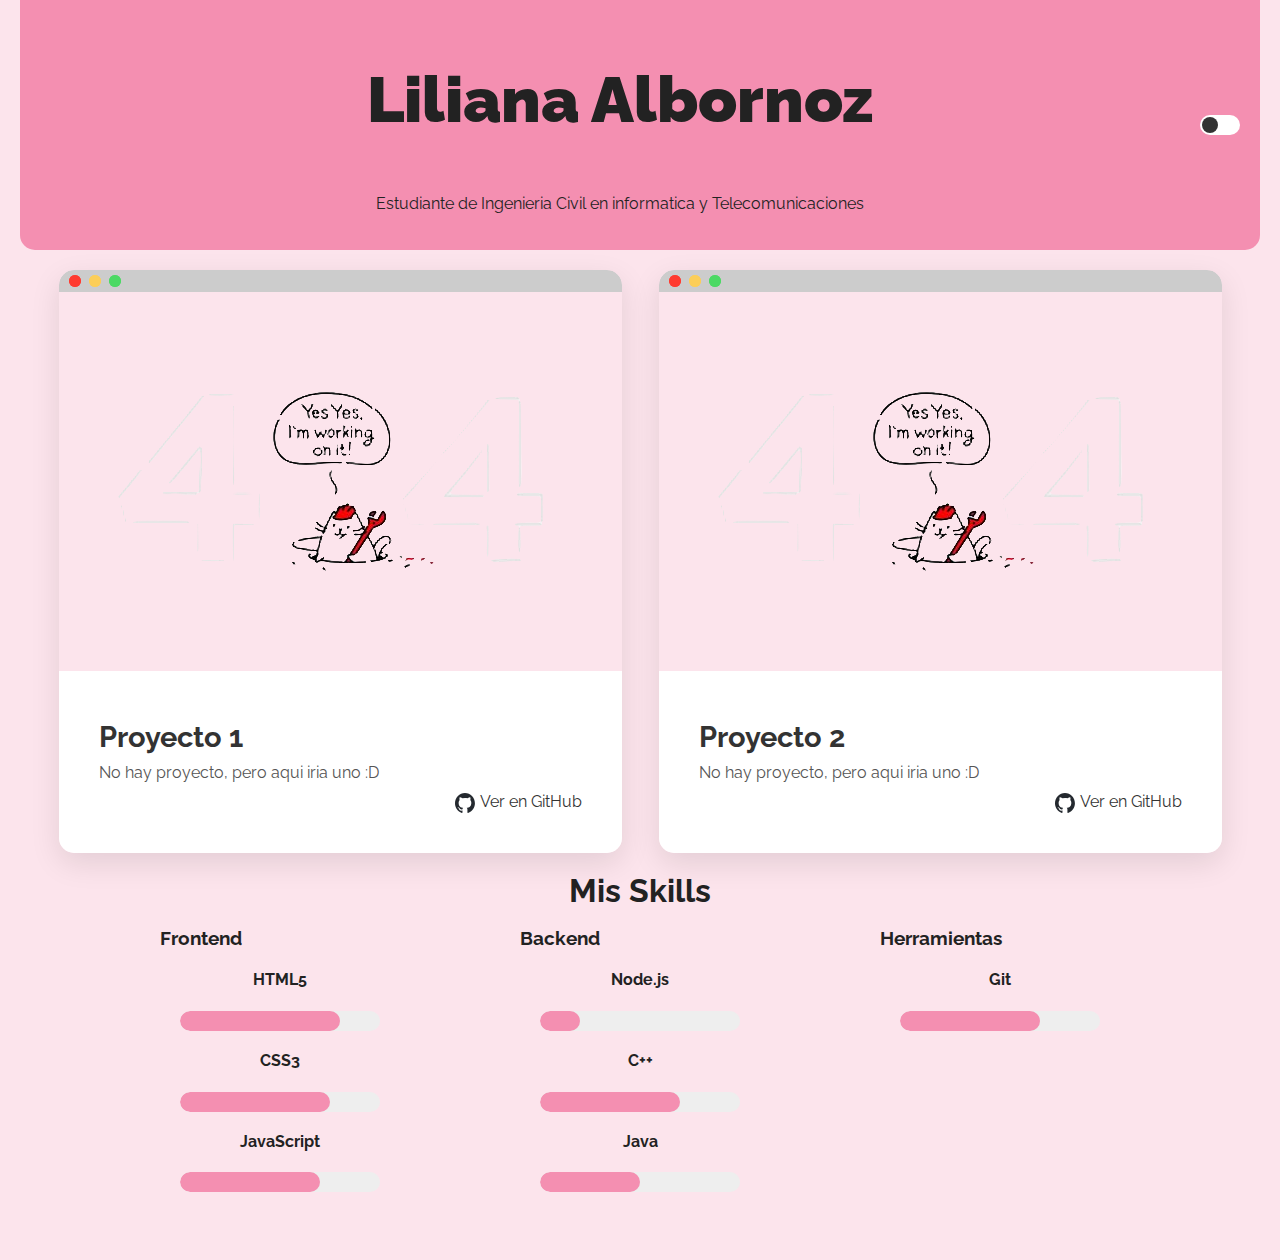
==== index.html @ adc95a05 "Add files via upload" ====
<!DOCTYPE html>
<html lang="es">

<head>
    <meta charset="UTF-8">
    <meta name="viewport" content="width=device-width, initial-scale=1.0">
    <link rel="stylesheet" href="style.css" id="theme-stylesheet">
    <title>Mi Portafolio :0</title>
    <link rel="preconnect" href="https://fonts.googleapis.com">
    <link rel="preconnect" href="https://fonts.gstatic.com" crossorigin>
    <link
        href="https://fonts.googleapis.com/css2?family=Raleway:wght@400;600;700;900&family=Roboto+Mono&family=VT323&family=Work+Sans:ital,wght@0,100;0,200;0,300;0,400;0,500;0,600;0,700;0,800;0,900;1,100;1,200;1,300;1,400;1,500;1,600;1,700;1,800&display=swap"
        rel="stylesheet">
    <link rel="stylesheet" href="normalize.css">
</head>

<body>
    <header>
        <div class="logo">
        </div>
        <div class="header-text">
            <h1>Liliana Albornoz </h1>
            <p>Estudiante de Ingenieria Civil en informatica y Telecomunicaciones</p>
        </div>
        <div class="theme-toggle" onclick="toggleTheme()"></div>
    </header>

    <section id="proyectos">
        <div class="proyecto-container">
            <div class="browser-window">
                <div class="proyecto">
                    <div class="title-bar">
                        <div class="btn close"></div>
                        <div class="btn minimize"></div>
                        <div class="btn maximize"></div>
                    </div>
                    <img src="img/p1.png" alt="Proyecto 1">
                    <div class="proyecto-info">
                        <h2>Proyecto 1</h2>
                        <p>No hay proyecto, pero aqui iria uno :D</p>
                        <a href="https://github.com/" target="_blank" class="github-link">
                            <img src="img/github-mark.svg" alt="GitHub">
                            Ver en GitHub
                        </a>
                    </div>
                </div>
            </div>
        </div>

        <div class="proyecto-container">
            <div class="browser-window">
                <div class="proyecto">
                    <div class="title-bar">
                        <div class="btn close"></div>
                        <div class="btn minimize"></div>
                        <div class="btn maximize"></div>
                    </div>
                    <img src="img/p1.png" alt="Proyecto 2">
                    <div class="proyecto-info">
                        <h2>Proyecto 2</h2>
                        <p>No hay proyecto, pero aqui iria uno :D</p>
                        <a href="https://github.com/" target="_blank" class="github-link">
                            <img src="img/github-mark.svg" alt="GitHub">
                            Ver en GitHub
                        </a>
                    </div>
                </div>
            </div>
        </div>
        <!-- Agrega más proyectos según sea necesario -->
    </section>

    <!-- ... Código anterior ... -->

    <section id="skills">
        <h2>Mis Skills</h2>
        <div class="skills-container">
            <div class="column">
                <h3>Frontend</h3>
                <div class="skill">
                    <h4>HTML5</h4>
                    <div class="skill-level" style="--level: 80%;"></div>
                </div>
                <div class="skill">
                    <h4>CSS3</h4>
                    <div class="skill-level" style="--level: 75%;"></div>
                </div>
                <div class="skill">
                    <h4>JavaScript</h4>
                    <div class="skill-level" style="--level: 70%;"></div>
                </div>

                <!-- Agrega más skills de frontend según sea necesario -->
            </div>

            <div class="column">
                <h3>Backend</h3>
                <div class="skill">
                    <h4>Node.js</h4>
                    <div class="skill-level" style="--level: 20%;"></div>
                </div>
                <div class="skill">
                    <h4>C++</h4>
                    <div class="skill-level" style="--level: 70%;"></div>
                </div>
                <div class="skill">
                    <h4>Java</h4>
                    <div class="skill-level" style="--level: 50%;"></div>
                    <!-- Agrega más skills de backend según sea necesario -->
                </div>
            </div>

            <div class="column">
                <h3>Herramientas</h3>
                <div class="skill">
                    <h4>Git</h4>
                    <div class="skill-level" style="--level: 70%;"></div>
                </div>
                <!-- Agrega más skills de herramientas según sea necesario -->
            </div>
        </div>
    </section>

    <!-- ... Código posterior ... -->


    <script src="script.js"></script>
</body>

</html>
---- style.css ----
body {
  font-family: 'Raleway', sans-serif;
  background-color: #fce4ec;
  color: #222;
  margin: 0;
  transition: background-color 0.3s ease-in-out, color 0.3s ease-in-out;
}

body.dark-mode {
  background-color: #2d1b3e; /* Morado oscuro */
  color: #fff;
}

header {
  background-color: #f48fb1; /* Inicialmente, rosado */
  padding: 20px;
  display: flex;
  justify-content: space-between;
  align-items: center;
  border-bottom-left-radius: 15px;
  border-bottom-right-radius: 15px;
  transition: background-color 0.3s ease-in-out;
}
.header-text {
  display: flex;
  flex-direction: column;
  align-items: center;
}
.header-text h1{
  font-weight: 900;
  font-size: 4em;
}
.header-text h2{
  font-weight: 600;
  font-size: 3em;
}

.theme-toggle {
  width: 40px;
  height: 20px;
  background-color: #fff; /* Fondo blanco para el botón */
  border-radius: 10px;
  cursor: pointer;
  position: relative;
  transition: background-color 0.3s ease-in-out;
}

.theme-toggle::before {
  content: '';
  width: 16px;
  height: 16px;
  background-color: #333; /* Color oscuro para el círculo dentro del botón */
  border-radius: 50%;
  position: absolute;
  top: 2px;
  left: 2px;
  transition: transform 0.3s ease-in-out;
}

body.dark-mode header {
  background-color: #9b4d9e; /* Cambia al morado en modo oscuro */
}

body.dark-mode .theme-toggle {
  background-color: #543c6b; /* Morado medio */
}

body.dark-mode .theme-toggle::before {
  background-color: #fff; /* Cambia al blanco en modo oscuro */
  transform: translateX(20px);
}
body.dark-mode .theme-toggle {
  background-color: #8f63a3; /* Morado claro */
}

nav {
  background-color: #9b4d9e; /* Morado claro */
  padding: 10px;
  border-radius: 10px;
  box-shadow: 0 2px 5px rgba(0, 0, 0, 0.1);
}

nav a {
  color: #fff;
  text-decoration: none;
  margin: 0 15px;
  font-size: 1.2em;
}

nav a:hover {
  opacity: 0.8;
}

#proyectos {
  display: flex;
  flex-wrap: wrap;
  justify-content: space-around;
  padding: 20px;
}

.browser-window {
  position: relative;
  overflow: hidden;
  border-radius: 15px;
  box-shadow: 0 10px 30px rgba(0, 0, 0, 0.1);
  transition: transform 0.3s ease-in-out;
}

.title-bar {
  background-color: #ccc;
  display: flex;
  justify-content: left;
  align-items: center;
  padding: 5px 10px;
  border-top-left-radius: 15px;
  border-top-right-radius: 15px;
}

.title-bar .btn {
  width: 12px;
  height: 12px;
  border-radius: 50%;
  margin-right: 8px;
}

.title-bar .minimize {
  background-color: #fcce58;
}

.title-bar .maximize {
  background-color: #4cd964;
}

.title-bar .close {
  background-color: #ff3b30;
}

.browser-window:hover {
  transform: scale(1.05);
}
#proyectos {
  margin-top: 3em;
}
.proyecto{
  height: auto;
  margin: 0;
  padding: 0;
}
.proyecto img {
  max-width: 100%;
  height: auto;
}


.proyecto-info {
  padding: 40px;
  background-color: #fff;
}

.proyecto h2 {
  margin: 10px 0;
  font-size: 1.8em;
  color: #333;
}

.proyecto p {
  margin: 0;
  font-size: 1em;
  color: #555;
}

.btn {
  width: 12px;
  height: 12px;
  border-radius: 50%;
}

.btn:hover {
  cursor: pointer;
  opacity: 0.8;
}

.btn:after {
  content: '';
  display: block;
  width: 100%;
  height: 100%;
  border-radius: 50%;
}

.minimize:after {
  background-color: #fcce58;
}

.maximize:after {
  background-color: #4cd964;
}

.close:after {
  background-color: #ff3b30;
}

#skills {
  margin-top: 5em;
}
#skills h2 {
  margin: 0;
  font-size: 2em;
  text-align: center;
}


.skills-container {
  display: flex;
  flex-wrap: wrap;
  justify-content:space-evenly;
  margin-bottom: 3em;
}

.skill {
  width: 200px;
  margin: 20px;
  text-align: center;
}

.skill h3 {
  margin: 10px 0;
  font-size: 1.5em;
  color: #333;
}

.skill-level {
  width: 100%;
  height: 20px;
  background-color: var(--level-background, #eee);
  border-radius: 10px;
  overflow: hidden;
  position: relative;
}

.skill-level:after {
  content: '';
  display: flex;
  flex-direction: row;
  height: 100%;
  border-radius: 10px;
  background-color: var(--level-color, #f48fb1);
  width: var(--level, 0%); /* Se ha cambiado aquí para tomar el valor de --level */
}

.github-link {
  margin-top: 10px;
  text-align: right;
  text-decoration: none;
  color: #333;
  display: flex;
  align-items: right;
  justify-content: right;
}

.github-link img {
  width: 20px;
  height: 20px;
  margin-right: 5px;
}

header {
  max-width: 1200px; /* Puedes ajustar este valor según tus necesidades */
  margin: 0 auto; /* Centra el header en pantallas más grandes */
}

#proyectos {
  max-width: 1200px;
  margin: 0 auto;
}

.proyecto-info {
  max-width: 800px;
  margin: 0 auto;
}

#skills {
  max-width: 1200px;
  margin: 0 auto;
}
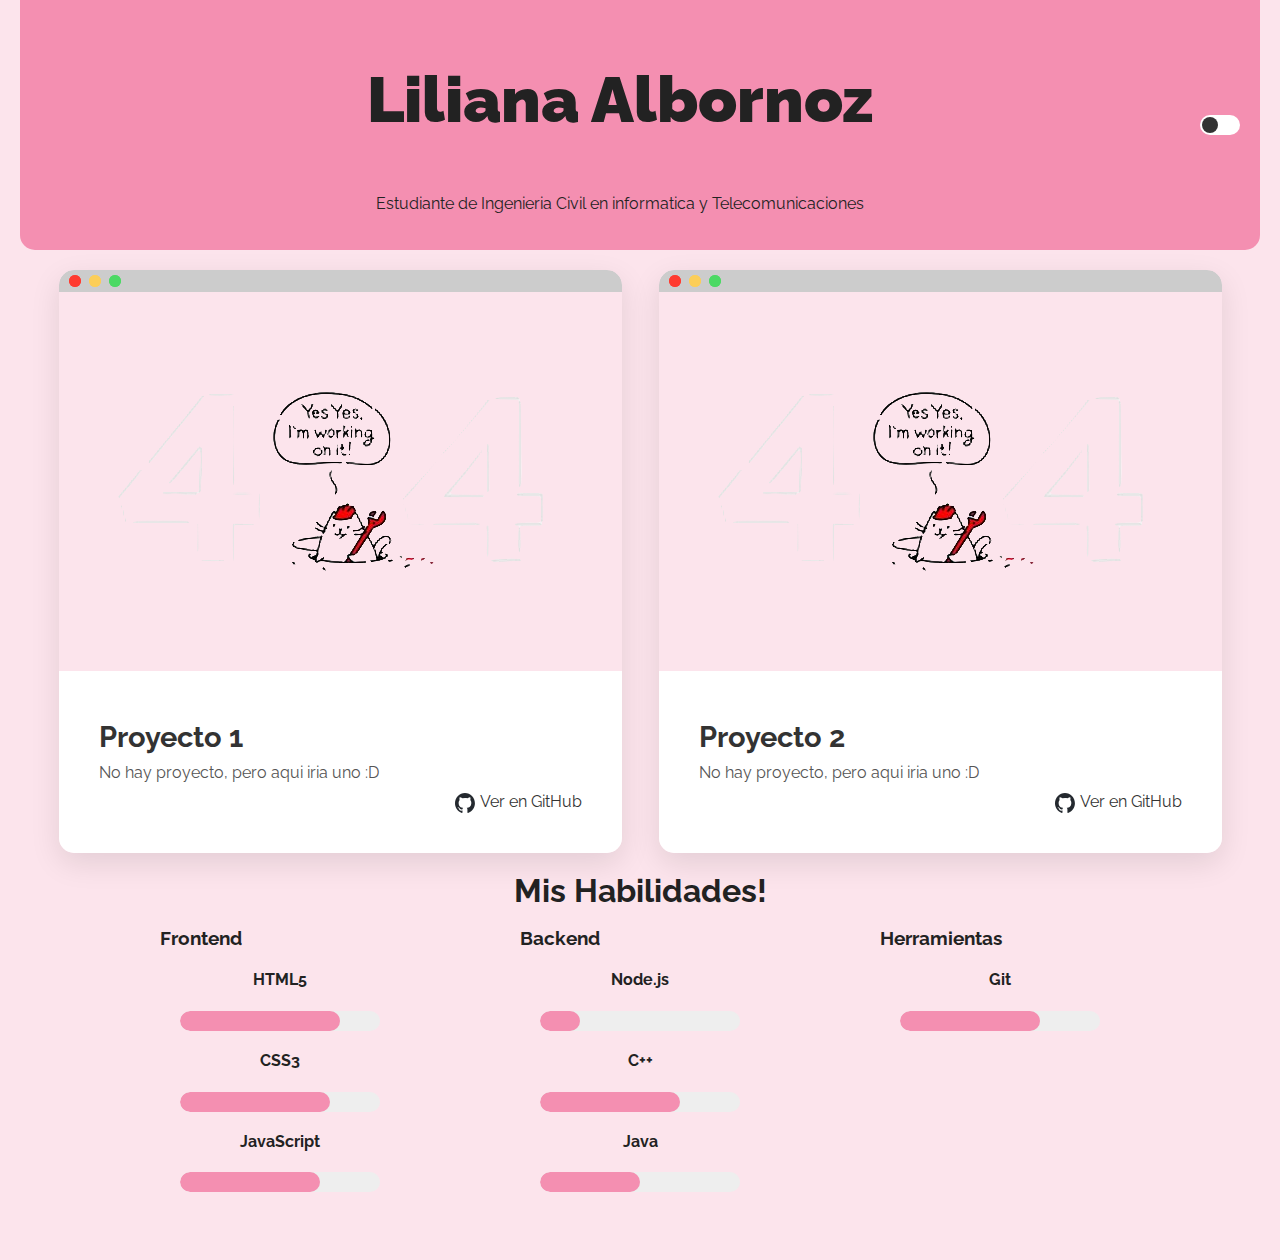
==== commit 13af8c91: "Update skill container" ====
--- a/index.html
+++ b/index.html
@@ -67,13 +67,11 @@
                 </div>
             </div>
         </div>
-        <!-- Agrega más proyectos según sea necesario -->
+        <!-- Aqui se ponen + proyectos -->
     </section>
 
-    <!-- ... Código anterior ... -->
-
     <section id="skills">
-        <h2>Mis Skills</h2>
+        <h2>Mis Habilidades!</h2>
         <div class="skills-container">
             <div class="column">
                 <h3>Frontend</h3>
@@ -90,7 +88,7 @@
                     <div class="skill-level" style="--level: 70%;"></div>
                 </div>
 
-                <!-- Agrega más skills de frontend según sea necesario -->
+                <!-- Agregar al Frontend -->
             </div>
 
             <div class="column">
@@ -106,7 +104,7 @@
                 <div class="skill">
                     <h4>Java</h4>
                     <div class="skill-level" style="--level: 50%;"></div>
-                    <!-- Agrega más skills de backend según sea necesario -->
+                    <!-- Agregar al Backend -->
                 </div>
             </div>
 
@@ -116,13 +114,10 @@
                     <h4>Git</h4>
                     <div class="skill-level" style="--level: 70%;"></div>
                 </div>
-                <!-- Agrega más skills de herramientas según sea necesario -->
+                <!-- Agregar a las herramientas -->
             </div>
         </div>
     </section>
-
-    <!-- ... Código posterior ... -->
-
 
     <script src="script.js"></script>
 </body>
